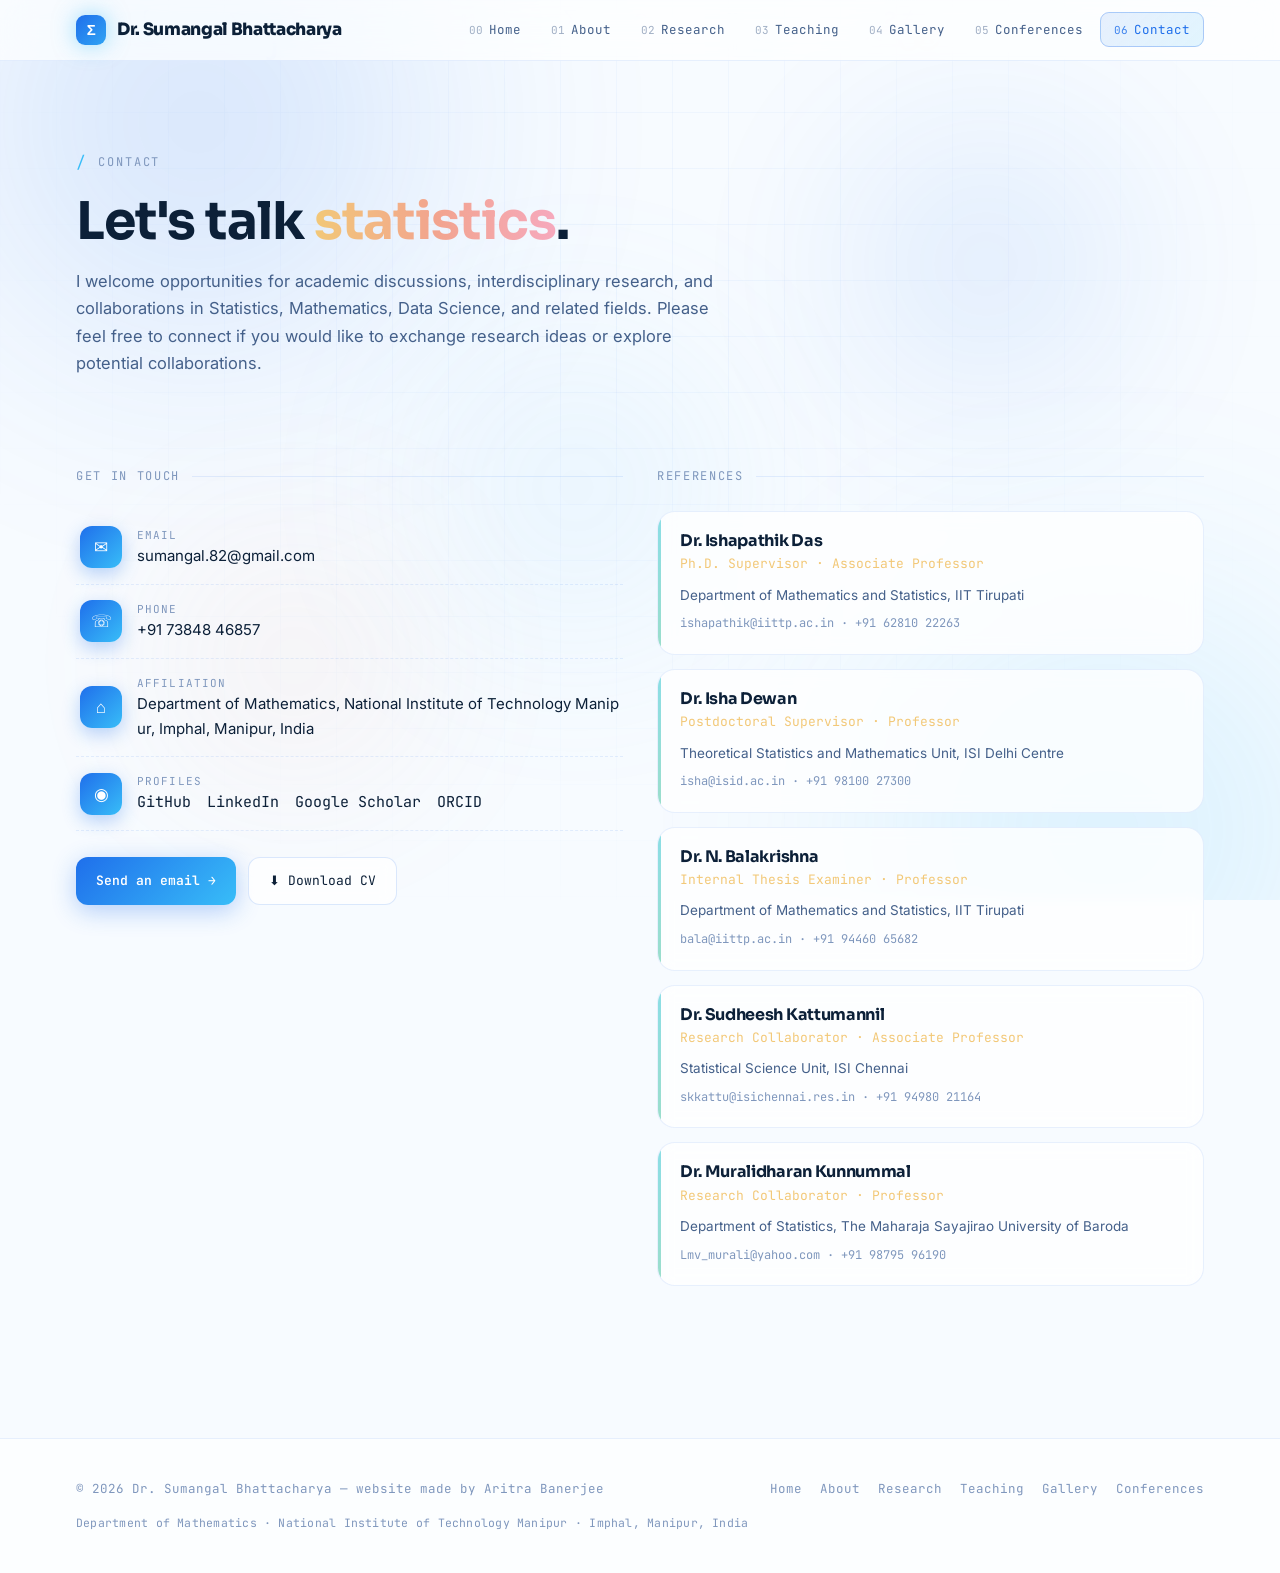
==== contact.html @ 58438ad7 "Initial commit: personal website (HTML/CSS/JS)" ====
<!DOCTYPE html>
<html lang="en">
<head>
<meta charset="UTF-8">
<meta name="viewport" content="width=device-width, initial-scale=1.0">
<title>Contact — Dr. Sumangal Bhattacharya</title>
<meta name="description" content="Contact Dr. Sumangal Bhattacharya — email, phone, and professional references.">
<link rel="stylesheet" href="css/style.css">
</head>
<body>

<div class="grid-overlay"></div>
<div class="aurora"><span></span><span></span><span></span></div>
<div class="mathfield" id="mathfield"></div>
<div class="progress"></div>

<header class="site-header">
  <nav class="nav">
    <a href="index.html" class="brand"><span class="orb">Σ</span>Dr. Sumangal Bhattacharya</a>
    <ul class="nav-links">
      <li><a href="index.html"><span class="idx">00</span>Home</a></li>
      <li><a href="about.html"><span class="idx">01</span>About</a></li>
      <li><a href="research.html"><span class="idx">02</span>Research</a></li>
      <li><a href="teaching.html"><span class="idx">03</span>Teaching</a></li>
      <li><a href="gallery.html"><span class="idx">04</span>Gallery</a></li>
      <li><a href="conferences.html"><span class="idx">05</span>Conferences</a></li>
      <li><a href="contact.html"><span class="idx">06</span>Contact</a></li>
    </ul>
    <button class="nav-toggle" aria-label="Toggle menu">☰</button>
  </nav>
</header>

<main>
  <section class="page-hero">
    <div class="wrap">
      <p class="crumb reveal">Contact</p>
      <h1 class="reveal">Let's talk <span class="grad grad-2">statistics</span>.</h1>
      <p class="reveal" data-delay="1">
        I welcome opportunities for academic discussions, interdisciplinary research, and
        collaborations in Statistics, Mathematics, Data Science, and related fields. Please feel
        free to connect if you would like to exchange research ideas or explore potential
        collaborations.
      </p>
    </div>
  </section>

  <section class="section" style="padding-top:30px;">
    <div class="wrap contact-grid">
      <div class="reveal">
        <div class="divider-label">Get in touch</div>

        <div class="contact-row">
          <div class="ico">✉</div>
          <div>
            <div class="k">Email</div>
            <div class="v"><a href="mailto:sumangal.82@gmail.com">sumangal.82@gmail.com</a></div>
          </div>
        </div>
        <div class="contact-row">
          <div class="ico">☏</div>
          <div>
            <div class="k">Phone</div>
            <div class="v"><a href="tel:+917384846857">+91 73848 46857</a></div>
          </div>
        </div>
        <div class="contact-row">
          <div class="ico">⌂</div>
          <div>
            <div class="k">Affiliation</div>
            <div class="v">Department of Mathematics, National Institute of Technology Manipur, Imphal, Manipur, India</div>
          </div>
        </div>
        <div class="contact-row">
          <div class="ico">◉</div>
          <div>
            <div class="k">Profiles</div>
            <div class="v mono" style="display:flex;gap:16px;flex-wrap:wrap;">
              <a href="https://github.com/SUMANGAL82" target="_blank" rel="noopener">GitHub</a>
              <a href="https://www.linkedin.com/in/sumangal-bhattacharya-264545216/" target="_blank" rel="noopener">LinkedIn</a>
              <a href="https://scholar.google.com/citations?user=mK6lcOwAAAAJ&hl=en" target="_blank" rel="noopener">Google Scholar</a>
              <a href="https://orcid.org/0000-0002-3275-6449" target="_blank" rel="noopener">ORCID</a>
            </div>
          </div>
        </div>

        <div class="btn-row" style="margin-top:26px;">
          <a class="btn btn-primary" href="mailto:sumangal.82@gmail.com">Send an email →</a>
          <a class="btn" href="CV%20Sumangal%20Bhattacharya%20Statistics.pdf" target="_blank" rel="noopener">⬇ Download CV</a>
        </div>
      </div>

      <div class="reveal" data-delay="2">
        <div class="divider-label">References</div>

        <div class="ref-card">
          <h4>Dr. Ishapathik Das</h4>
          <div class="role">Ph.D. Supervisor · Associate Professor</div>
          <div class="org">Department of Mathematics and Statistics, IIT Tirupati</div>
          <div class="contact-mini">ishapathik@iittp.ac.in · +91 62810 22263</div>
        </div>
        <div class="ref-card">
          <h4>Dr. Isha Dewan</h4>
          <div class="role">Postdoctoral Supervisor · Professor</div>
          <div class="org">Theoretical Statistics and Mathematics Unit, ISI Delhi Centre</div>
          <div class="contact-mini">isha@isid.ac.in · +91 98100 27300</div>
        </div>
        <div class="ref-card">
          <h4>Dr. N. Balakrishna</h4>
          <div class="role">Internal Thesis Examiner · Professor</div>
          <div class="org">Department of Mathematics and Statistics, IIT Tirupati</div>
          <div class="contact-mini">bala@iittp.ac.in · +91 94460 65682</div>
        </div>
        <div class="ref-card">
          <h4>Dr. Sudheesh Kattumannil</h4>
          <div class="role">Research Collaborator · Associate Professor</div>
          <div class="org">Statistical Science Unit, ISI Chennai</div>
          <div class="contact-mini">skkattu@isichennai.res.in · +91 94980 21164</div>
        </div>
        <div class="ref-card">
          <h4>Dr. Muralidharan Kunnummal</h4>
          <div class="role">Research Collaborator · Professor</div>
          <div class="org">Department of Statistics, The Maharaja Sayajirao University of Baroda</div>
          <div class="contact-mini">Lmv_murali@yahoo.com · +91 98795 96190</div>
        </div>
      </div>
    </div>
  </section>
</main>

<footer class="site-footer">
  <div class="wrap footer-row">
    <span>© <span id="year">2026</span> Dr. Sumangal Bhattacharya — website made by Aritra Banerjee</span>
    <div class="footer-links">
      <a href="index.html">Home</a>
      <a href="about.html">About</a>
      <a href="research.html">Research</a>
      <a href="teaching.html">Teaching</a>
      <a href="gallery.html">Gallery</a>
      <a href="conferences.html">Conferences</a>
    </div>
  </div>
  <div class="wrap footer-address">
    Department of Mathematics · National Institute of Technology Manipur · Imphal, Manipur, India
  </div>
</footer>

<button class="to-top" aria-label="Back to top">↑</button>

<script src="js/gallery-data.js"></script>
<script src="js/main.js"></script>
</body>
</html>
---- css/style.css ----
/* =====================================================================
   Sumangal Bhattacharya — Professional Portfolio
   Theme: "Multicoloured Mathematics & Statistics"
   Dark, glassy, animated, multicolor-coded. Stats vibes throughout:
   sigma, pi, integration symbols, gaussian curves, grids, particles.
   ===================================================================== */

@import url('https://fonts.googleapis.com/css2?family=Sora:wght@400;600;700;800&family=Inter:wght@400;500;600&family=JetBrains+Mono:wght@400;500;700&display=swap');

/* ---------- white · blue · sky-blue · skin design tokens ---------- */
:root{
  --bg:        #f7fbff;
  --bg-2:      #eef5ff;
  --surface:   rgba(255,255,255,.78);
  --surface-2: rgba(255,255,255,.95);
  --line:      rgba(31,111,235,.16);
  --line-soft: rgba(31,111,235,.1);

  --text:      #0c2038;
  --muted:     #44608a;
  --dim:       #7f97bd;

  /* blue / sky-blue / skin accents */
  --sky:   #7cc8f8;  /* sky blue light */
  --skin:  #f2a48e;  /* skin tone */
  --violet:#5b7cff;  /* indigo-blue / copula */
  --blue:  #1f6feb;  /* blue / probability */
  --cyan:  #38bdf8;  /* sky blue / computational */
  --teal:  #3ec8d6;  /* sky-teal / bayesian */
  --green: #5bc8a8;  /* soft sea / ML */
  --gold:  #f2c878;  /* sand / reliability */
  --coral: #f2a48e;  /* skin / inference */
  --orange:#e89a72;  /* skin-deep / applications */
  --pink:  #f6a9bd;  /* blush / data science */

  --font-display:'Sora', sans-serif;
  --font-body:'Inter', sans-serif;
  --font-mono:'JetBrains Mono', monospace;

  --max-w:1180px;
  --radius:18px;
  --ease:cubic-bezier(.22,1,.36,1);
}

*{ box-sizing:border-box; margin:0; padding:0; }
html{ scroll-behavior:smooth; }

body{
  background:var(--bg);
  color:var(--text);
  font-family:var(--font-body);
  font-size:16px;
  line-height:1.65;
  overflow-x:hidden;
  position:relative;
  min-height:100vh;
}

/* ---------- animated multicolor aurora background ---------- */
.aurora{
  position:fixed; inset:0; z-index:-2;
  overflow:hidden;
  pointer-events:none;
}
.aurora::before,
.aurora::after{
  content:'';
  position:absolute;
  width:55vw; height:55vw;
  border-radius:50%;
  filter:blur(120px);
  opacity:.22;
  animation:floatBlob 18s var(--ease) infinite alternate;
}
.aurora::before{
  top:-18vw; left:-12vw;
  background:radial-gradient(circle, var(--blue), transparent 65%);
}
.aurora::after{
  bottom:-22vw; right:-14vw;
  background:radial-gradient(circle, var(--cyan), transparent 65%);
  animation-delay:-9s;
}
.aurora span{
  position:absolute;
  border-radius:50%;
  filter:blur(90px);
  opacity:.16;
  animation:floatBlob 22s var(--ease) infinite alternate;
}
.aurora span:nth-child(1){ width:34vw;height:34vw; top:30%; left:28%; background:radial-gradient(circle,var(--sky),transparent 70%); animation-delay:-4s; }
.aurora span:nth-child(2){ width:26vw;height:26vw; top:55%; left:10%; background:radial-gradient(circle,var(--coral),transparent 70%); animation-delay:-12s; }
.aurora span:nth-child(3){ width:30vw;height:30vw; top:8%;  left:62%; background:radial-gradient(circle,var(--blue),transparent 70%); animation-delay:-6s; }

@keyframes floatBlob{
  0%   { transform:translate(0,0) scale(1); }
  50%  { transform:translate(6vw,-5vh) scale(1.15); }
  100% { transform:translate(-5vw,4vh) scale(.92); }
}

/* ---------- floating math symbols field ---------- */
.mathfield{
  position:fixed; inset:0; z-index:-1;
  pointer-events:none;
  opacity:.5;
}
.mathfield i{
  position:absolute;
  font-family:var(--font-display);
  font-style:normal;
  color:transparent;
  -webkit-text-stroke:1px rgba(31,111,235,.16);
  user-select:none;
  animation:drift linear infinite;
}
.mathfield i:nth-child(6n+1){ color:rgba(95,124,255,.16); -webkit-text-stroke:0; }
.mathfield i:nth-child(6n+2){ color:rgba(31,111,235,.16);  -webkit-text-stroke:0; }
.mathfield i:nth-child(6n+3){ color:rgba(56,189,248,.16);  -webkit-text-stroke:0; }
.mathfield i:nth-child(6n+4){ color:rgba(242,200,120,.2);  -webkit-text-stroke:0; }
.mathfield i:nth-child(6n+5){ color:rgba(242,164,142,.2); -webkit-text-stroke:0; }

@keyframes drift{
  from{ transform:translateY(110vh) rotate(0deg); opacity:0; }
  8%  { opacity:.9; }
  92% { opacity:.9; }
  to  { transform:translateY(-12vh) rotate(360deg); opacity:0; }
}

/* ---------- grid overlay ---------- */
.grid-overlay{
  position:fixed; inset:0; z-index:-3;
  background-image:
    linear-gradient(var(--line-soft) 1px, transparent 1px),
    linear-gradient(90deg, var(--line-soft) 1px, transparent 1px);
  background-size:56px 56px;
  opacity:.5;
  mask-image:radial-gradient(circle at 50% 30%, #000, transparent 80%);
}

/* ---------- selection / scrollbar ---------- */
::selection{ background:var(--blue); color:#fff; }
::-webkit-scrollbar{ width:11px; }
::-webkit-scrollbar-track{ background:var(--bg-2); }
::-webkit-scrollbar-thumb{ background:linear-gradient(var(--blue),var(--cyan)); border-radius:20px; }

a{ color:inherit; text-decoration:none; }
img{ max-width:100%; display:block; }
ul{ list-style:none; }

h1,h2,h3,h4{
  font-family:var(--font-display);
  font-weight:700;
  letter-spacing:-.02em;
  line-height:1.15;
}
.mono{ font-family:var(--font-mono); }
.wrap{ max-width:var(--max-w); margin:0 auto; padding:0 26px; }

/* ---------- multicolor gradient text helper ---------- */
.grad{ background-clip:text; -webkit-background-clip:text; color:transparent; }
.grad-1{ background-image:linear-gradient(90deg,var(--cyan),var(--blue),var(--violet)); }
.grad-2{ background-image:linear-gradient(90deg,var(--gold),var(--coral),var(--pink)); }
.grad-3{ background-image:linear-gradient(90deg,var(--green),var(--teal),var(--cyan)); }

/* ---------- focus ---------- */
a:focus-visible, button:focus-visible{
  outline:2px solid var(--cyan); outline-offset:3px; border-radius:6px;
}

@media (prefers-reduced-motion: reduce){
  *{ animation-duration:.001ms !important; animation-iteration-count:1 !important; transition-duration:.001ms !important; scroll-behavior:auto !important; }
}

/* =====================================================================
   NAV
   ===================================================================== */
.site-header{
  position:fixed; top:0; left:0; right:0; z-index:100;
  background:rgba(255,255,255,.72);
  backdrop-filter:blur(16px) saturate(1.4);
  -webkit-backdrop-filter:blur(16px) saturate(1.4);
  border-bottom:1px solid var(--line-soft);
  transition:box-shadow .3s var(--ease);
}
.site-header.scrolled{ box-shadow:0 10px 40px rgba(31,111,235,.12); }

.nav{
  display:flex; align-items:center; justify-content:space-between;
  padding:15px 26px;
  max-width:var(--max-w); margin:0 auto;
}
.brand{
  font-family:var(--font-display);
  font-weight:800; font-size:17px;
  display:flex; align-items:center; gap:11px;
  letter-spacing:-.02em;
}
.brand .orb{
  width:30px; height:30px; border-radius:9px;
  display:grid; place-items:center;
  font-size:15px; color:#fff;
  background:linear-gradient(135deg,var(--blue),var(--cyan),var(--sky));
  background-size:300% 300%;
  animation:orbShift 6s ease infinite;
  box-shadow:0 0 22px rgba(56,189,248,.5);
}
@keyframes orbShift{
  0%{background-position:0% 50%;} 50%{background-position:100% 50%;} 100%{background-position:0% 50%;}
}

.nav-links{
  display:flex; gap:4px;
  font-family:var(--font-mono); font-size:12.5px;
}
.nav-links a{
  padding:8px 13px; border-radius:9px;
  color:var(--muted);
  position:relative;
  transition:color .2s var(--ease), background .2s var(--ease);
}
.nav-links a .idx{ opacity:.5; margin-right:6px; font-size:11px; }
.nav-links a:hover{ color:var(--text); background:var(--surface); }
.nav-links a.active{
  color:var(--blue);
  background:linear-gradient(135deg, rgba(31,111,235,.1), rgba(56,189,248,.14));
  border:1px solid rgba(31,111,235,.3);
}
.nav-links a.active .idx{ opacity:.85; }

.nav-toggle{
  display:none;
  width:40px; height:40px;
  border:1px solid var(--line);
  border-radius:10px;
  background:var(--surface);
  color:var(--text);
  cursor:pointer;
  font-size:17px;
}

/* scroll progress bar */
.progress{
  position:fixed; top:0; left:0; height:3px; z-index:200;
  width:0%;
  background:linear-gradient(90deg,var(--blue),var(--cyan),var(--teal),var(--gold),var(--coral));
  transition:width .08s linear;
}

@media (max-width:860px){
  .nav-links{
    position:fixed; inset:64px 0 0 0;
    flex-direction:column; gap:0;
    background:rgba(255,255,255,.97);
    backdrop-filter:blur(18px);
    padding:18px;
    transform:translateY(-10px);
    opacity:0; pointer-events:none;
    transition:opacity .3s var(--ease), transform .3s var(--ease);
    overflow-y:auto;
  }
  .nav-links.open{ opacity:1; pointer-events:auto; transform:translateY(0); }
  .nav-links a{ padding:15px 12px; font-size:14px; border-bottom:1px solid var(--line-soft); border-radius:0; }
  .nav-toggle{ display:block; }
}

/* =====================================================================
   REVEAL / INTERACTION PRIMITIVES
   ===================================================================== */
.reveal{ opacity:0; transform:translateY(26px); transition:opacity .7s var(--ease), transform .7s var(--ease); }
.reveal.in{ opacity:1; transform:none; }
.reveal[data-delay="1"]{ transition-delay:.08s; }
.reveal[data-delay="2"]{ transition-delay:.16s; }
.reveal[data-delay="3"]{ transition-delay:.24s; }
.reveal[data-delay="4"]{ transition-delay:.32s; }

.tilt{ transition:transform .25s var(--ease); will-change:transform; }

/* magnetic hover buttons */
.btn{
  font-family:var(--font-mono);
  font-size:13px;
  padding:12px 20px;
  border-radius:12px;
  border:1px solid var(--line);
  display:inline-flex; align-items:center; gap:9px;
  color:var(--text);
  background:var(--surface);
  backdrop-filter:blur(8px);
  transition:transform .25s var(--ease), border-color .25s var(--ease), box-shadow .25s var(--ease);
  cursor:pointer;
}
.btn:hover{ border-color:var(--muted); box-shadow:0 8px 26px rgba(31,111,235,.16); }
.btn-primary{
  background:linear-gradient(135deg,var(--blue),var(--cyan));
  border:none; color:#fff; font-weight:600;
  box-shadow:0 6px 24px rgba(31,111,235,.32);
}
.btn-primary:hover{ box-shadow:0 10px 34px rgba(31,111,235,.45); transform:translateY(-3px); }
.btn-ghost{ background:transparent; }
.btn-row{ display:flex; gap:12px; flex-wrap:wrap; }

/* =====================================================================
   HERO (home)
   ===================================================================== */
.hero{
  position:relative;
  padding:150px 0 90px;
  overflow:hidden;
}
.hero-inner{
  display:grid;
  grid-template-columns:1fr 1.05fr;
  gap:56px;
  align-items:center;
}
@media (max-width:920px){ .hero-inner{ grid-template-columns:1fr; } .hero{ padding-top:120px; } }

.eyebrow{
  display:inline-flex; align-items:center; gap:10px;
  font-family:var(--font-mono);
  font-size:12px; letter-spacing:.14em; text-transform:uppercase;
  color:var(--muted);
  margin-bottom:18px;
  border:1px solid var(--line-soft);
  border-radius:30px;
  padding:7px 14px;
  background:var(--surface);
  backdrop-filter:blur(8px);
}
.eyebrow::before{
  content:''; width:8px; height:8px; border-radius:50%;
  background:linear-gradient(135deg,var(--gold),var(--coral));
  box-shadow:0 0 12px var(--coral);
  animation:pulseDot 2s ease infinite;
}
@keyframes pulseDot{ 0%,100%{transform:scale(1);opacity:1;} 50%{transform:scale(1.4);opacity:.6;} }

.hero h1{
  font-size:clamp(36px,5.4vw,62px);
  margin-bottom:22px;
  letter-spacing:-.03em;
}
.hero h1 .line2{ display:block; }

/* typing caret */
.type-wrap{ display:inline-block; }
.caret{
  display:inline-block;
  width:3px; height:.95em;
  background:var(--cyan);
  margin-left:4px;
  vertical-align:-.12em;
  animation:blink 1s steps(2) infinite;
  border-radius:2px;
}
@keyframes blink{ 50%{ opacity:0; } }

.hero .lead{
  color:var(--muted);
  font-size:17px;
  max-width:56ch;
  margin-bottom:30px;
}

/* --- hero profile card --- */
.profile-card{
  position:relative;
  width:100%;
  max-width:520px;
  margin-left:auto;
  border-radius:28px;
  padding:8px;
  background:linear-gradient(140deg,var(--blue),var(--cyan),var(--teal),var(--gold),var(--coral));
  background-size:300% 300%;
  animation:orbShift 10s ease infinite;
  box-shadow:0 30px 80px rgba(31,111,235,.28);
  transform:rotate(1.5deg);
  transition:transform .4s var(--ease);
}
.profile-card:hover{ transform:rotate(0deg) scale(1.01); }
.profile-card .card-inner{
  border-radius:22px;
  background:rgba(255,255,255,.94);
  padding:16px;
}
.profile-card img{
  width:100%;
  aspect-ratio:4/5;
  object-fit:cover;
  border-radius:50%;
  border:6px solid #fff;
  box-shadow:0 16px 44px rgba(31,111,235,.22);
  background:linear-gradient(135deg,var(--blue),var(--cyan));
}
.profile-card .pc-meta{
  display:flex; align-items:center; justify-content:space-between;
  padding:14px 6px 6px;
  font-family:var(--font-mono); font-size:11.5px; color:var(--muted);
}
.float-chip{
  position:absolute;
  font-family:var(--font-mono); font-size:12px;
  background:rgba(255,255,255,.94);
  border:1px solid var(--line);
  border-radius:12px;
  padding:8px 13px;
  backdrop-filter:blur(8px);
  box-shadow:0 12px 30px rgba(31,111,235,.18);
  animation:bob 4s ease-in-out infinite;
}
.hero-media{ position:relative; }
.hero-media .float-chip{
  left:-16px;
  margin:0;
}
.float-chip.c1{ top:16%; color:var(--blue); }
.float-chip.c2{ top:44%; color:var(--cyan); animation-delay:-2s; }
.float-chip.c3{ top:72%; color:var(--coral); animation-delay:-1s; }
@keyframes bob{ 0%,100%{ transform:translateY(0);} 50%{ transform:translateY(-12px);} }

/* stat strip on hero */
.stat-strip{
  display:grid;
  grid-template-columns:repeat(4,1fr);
  gap:14px;
  margin-top:60px;
}
@media (max-width:760px){ .stat-strip{ grid-template-columns:repeat(2,1fr); } }
.stat{
  position:relative;
  background:var(--surface);
  border:1px solid var(--line-soft);
  border-radius:var(--radius);
  padding:24px 18px;
  text-align:center;
  backdrop-filter:blur(8px);
  overflow:hidden;
  transition:transform .3s var(--ease), border-color .3s var(--ease);
}
.stat:hover{ transform:translateY(-4px); }
.stat::after{
  content:''; position:absolute; top:0; left:0; right:0; height:3px;
  background:linear-gradient(90deg,var(--violet),var(--blue),var(--cyan));
}
.stat:nth-child(2)::after{ background:linear-gradient(90deg,var(--gold),var(--coral),var(--pink)); }
.stat:nth-child(3)::after{ background:linear-gradient(90deg,var(--green),var(--teal),var(--cyan)); }
.stat:nth-child(4)::after{ background:linear-gradient(90deg,var(--pink),var(--violet),var(--blue)); }
.stat .n{ font-family:var(--font-mono); font-size:34px; font-weight:700; }
.stat .l{ font-size:12.5px; color:var(--muted); margin-top:6px; text-transform:uppercase; letter-spacing:.06em; }

/* =====================================================================
   MARQUEE — math symbols ribbon
   ===================================================================== */
.marquee{
  overflow:hidden;
  border-top:1px solid var(--line-soft);
  border-bottom:1px solid var(--line-soft);
  background:rgba(255,255,255,.6);
  padding:16px 0;
  white-space:nowrap;
  position:relative;
}
.marquee .track{
  display:inline-block;
  animation:scrollX 30s linear infinite;
}
.marquee span{
  font-family:var(--font-display);
  font-size:26px;
  margin:0 34px;
  color:transparent;
  -webkit-text-stroke:1px rgba(31,111,235,.4);
}
.marquee span.hi{ -webkit-text-stroke:0; }
.marquee span.hi:nth-child(6n+1){ color:var(--violet); }
.marquee span.hi:nth-child(6n+2){ color:var(--blue); }
.marquee span.hi:nth-child(6n+3){ color:var(--cyan); }
.marquee span.hi:nth-child(6n+4){ color:var(--gold); }
.marquee span.hi:nth-child(6n+5){ color:var(--coral); }
.marquee span.hi:nth-child(6n+6){ color:var(--teal); }
@keyframes scrollX{ from{ transform:translateX(0);} to{ transform:translateX(-50%);} }

/* =====================================================================
   SECTIONS & CARDS
   ===================================================================== */
.section{ padding:78px 0; position:relative; }
.section-head{
  display:flex; justify-content:space-between; align-items:flex-end;
  gap:18px; margin-bottom:40px; flex-wrap:wrap;
}
.section-head h2{ font-size:clamp(26px,3.4vw,38px); }
.section-head .sub{ color:var(--dim); font-family:var(--font-mono); font-size:12.5px; text-transform:uppercase; letter-spacing:.1em; }

.lede{ color:var(--muted); font-size:16.5px; max-width:68ch; }

.grid{
  display:grid;
  grid-template-columns:repeat(auto-fill, minmax(250px,1fr));
  gap:16px;
}
.grid.tight{ grid-template-columns:repeat(auto-fill, minmax(230px,1fr)); gap:14px; }

.card{
  position:relative;
  background:var(--surface);
  border:1px solid var(--line-soft);
  border-radius:var(--radius);
  padding:24px;
  backdrop-filter:blur(10px);
  overflow:hidden;
  transition:transform .3s var(--ease), border-color .3s var(--ease), box-shadow .3s var(--ease);
}
.card::before{
  content:''; position:absolute; top:0; left:0; right:0; height:2.5px;
  background:linear-gradient(90deg,var(--a1,var(--violet)),var(--a2,var(--blue)));
  opacity:.7;
  transition:opacity .3s var(--ease);
}
.card:hover{ transform:translateY(-6px); border-color:rgba(31,111,235,.3); box-shadow:0 22px 50px rgba(31,111,235,.16); }
.card:hover::before{ opacity:1; }
.card .tag{
  font-family:var(--font-mono); font-size:11px; letter-spacing:.08em;
  text-transform:uppercase;
  display:inline-block; padding:4px 10px; border-radius:20px;
  margin-bottom:14px; font-weight:600;
}
.tag-violet{ color:var(--violet); background:rgba(95,124,255,.14); }
.tag-blue{   color:var(--blue);   background:rgba(59,130,246,.14); }
.tag-cyan{   color:var(--cyan);   background:rgba(34,211,238,.14); }
.tag-teal{   color:var(--teal);   background:rgba(45,212,191,.14); }
.tag-green{  color:var(--green);  background:rgba(52,211,153,.14); }
.tag-gold{   color:var(--gold);   background:rgba(251,191,36,.14); }
.tag-coral{  color:var(--coral);  background:rgba(251,113,133,.14); }
.tag-orange{ color:var(--orange); background:rgba(251,146,60,.14); }
.tag-pink{   color:var(--pink);   background:rgba(232,121,249,.14); }

.card h3{ font-size:17.5px; margin-bottom:9px; }
.card p{ color:var(--muted); font-size:14.5px; }
.card .sym{ font-size:26px; margin-bottom:10px; display:block; }
.card[data-c="0"]{ --a1:var(--violet); --a2:var(--blue); }
.card[data-c="1"]{ --a1:var(--gold);   --a2:var(--coral); }
.card[data-c="2"]{ --a1:var(--teal);   --a2:var(--cyan); }
.card[data-c="3"]{ --a1:var(--pink);   --a2:var(--violet); }
.card[data-c="4"]{ --a1:var(--blue);   --a2:var(--cyan); }
.card[data-c="5"]{ --a1:var(--orange); --a2:var(--gold); }
.card[data-c="6"]{ --a1:var(--green);  --a2:var(--teal); }
.card[data-c="7"]{ --a1:var(--coral);  --a2:var(--pink); }

/* =====================================================================
   PAGE HERO (inner pages)
   ===================================================================== */
.page-hero{
  position:relative;
  padding:150px 0 60px;
}
.page-hero .crumb{
  font-family:var(--font-mono); font-size:12px; color:var(--dim);
  text-transform:uppercase; letter-spacing:.16em;
  margin-bottom:16px; display:flex; align-items:center; gap:10px;
}
.page-hero .crumb::before{ content:'/'; color:var(--cyan); font-size:16px; }
.page-hero h1{ font-size:clamp(32px,4.6vw,52px); margin-bottom:16px; }
.page-hero p{ color:var(--muted); max-width:64ch; font-size:16.5px; }

/* =====================================================================
   TIMELINE
   ===================================================================== */
.timeline{ position:relative; padding-left:30px; }
.timeline::before{
  content:''; position:absolute; left:7px; top:8px; bottom:8px; width:2px;
  background:linear-gradient(var(--violet),var(--blue),var(--cyan),var(--gold));
  border-radius:2px;
  opacity:.5;
}
.tl-item{ position:relative; padding-bottom:34px; }
.tl-item:last-child{ padding-bottom:0; }
.tl-item::before{
  content:''; position:absolute; left:-30px; top:5px;
  width:14px; height:14px; border-radius:50%;
  background:var(--bg);
  border:3px solid var(--cyan);
  box-shadow:0 0 0 4px rgba(34,211,238,.15);
}
.tl-item .when{
  font-family:var(--font-mono); font-size:12px; color:var(--cyan);
  margin-bottom:5px; letter-spacing:.04em;
}
.tl-item h3{ font-size:19px; margin-bottom:5px; }
.tl-item .sub{ color:var(--gold); font-size:13.5px; margin-bottom:6px; font-family:var(--font-mono); }
.tl-item p{ color:var(--muted); font-size:14.5px; }

/* =====================================================================
   PUBLICATIONS
   ===================================================================== */
.pub{
  border:1px solid var(--line-soft);
  border-radius:var(--radius);
  padding:22px 24px;
  margin-bottom:14px;
  display:grid; grid-template-columns:60px 1fr auto;
  gap:18px; align-items:start;
  background:var(--surface);
  backdrop-filter:blur(8px);
  transition:transform .3s var(--ease), border-color .3s var(--ease);
  position:relative;
  overflow:hidden;
}
.pub::after{
  content:''; position:absolute; left:0; top:0; bottom:0; width:3px;
  background:var(--pb,var(--violet));
  opacity:.7;
}
.pub:hover{ transform:translateX(6px); border-color:rgba(31,111,235,.3); }
.pub .num{ font-family:var(--font-mono); color:var(--dim); font-size:13px; padding-top:4px; }
.pub h3{ font-size:16.5px; margin-bottom:7px; }
.pub .meta{ font-size:13.5px; color:var(--muted); }
.pub .status{
  display:inline-block; margin-top:10px;
  font-family:var(--font-mono); font-size:10.5px; letter-spacing:.08em;
  text-transform:uppercase; padding:3px 9px; border-radius:20px;
  border:1px solid var(--line); color:var(--muted);
}
.pub .status.pub-doi{ color:var(--teal); border-color:rgba(45,212,191,.35); }
.pub .status.pub-sub{ color:var(--gold); border-color:rgba(251,191,36,.35); }
.pub .status.pub-wip{ color:var(--coral); border-color:rgba(251,113,133,.35); }
.pub .doi{ font-family:var(--font-mono); font-size:12px; color:var(--dim); margin-top:8px; }
@media (max-width:680px){ .pub{ grid-template-columns:1fr; } .pub .num{ padding-top:0; } }

/* =====================================================================
   TEACHING
   ===================================================================== */
.teach-block{
  border:1px solid var(--line-soft);
  border-radius:var(--radius);
  padding:24px;
  margin-bottom:18px;
  background:var(--surface);
  backdrop-filter:blur(8px);
}
.teach-block .tb-head{
  display:flex; justify-content:space-between; align-items:center;
  flex-wrap:wrap; gap:10px; margin-bottom:16px;
}
.teach-block .tb-when{ font-family:var(--font-mono); font-size:12px; color:var(--cyan); }
.teach-block ul li{
  padding:9px 0 9px 22px;
  border-bottom:1px dashed var(--line-soft);
  color:var(--muted); font-size:14.5px;
  position:relative;
}
.teach-block ul li:last-child{ border-bottom:none; }
.teach-block ul li::before{
  content:'▸'; position:absolute; left:0; top:9px; color:var(--violet);
}
.teach-block ul li b{ color:var(--text); font-weight:600; }
.teach-block ul li .who{ font-size:12.5px; color:var(--dim); }

/* =====================================================================
   SKILL PILLS
   ===================================================================== */
.pill-row{ display:flex; flex-wrap:wrap; gap:10px; }
.pill{
  font-family:var(--font-mono); font-size:12.5px;
  padding:9px 15px; border-radius:30px;
  border:1px solid var(--line); color:var(--muted);
  background:var(--surface);
  transition:all .25s var(--ease);
  cursor:default;
}
.pill:hover{
  color:#fff; transform:translateY(-3px);
  border-color:transparent;
  box-shadow:0 8px 22px rgba(0,0,0,.35);
}
.pill.p-violet:hover{ background:var(--violet); }
.pill.p-blue:hover{ background:var(--blue); }
.pill.p-cyan:hover{ background:var(--cyan); color:#04222b; }
.pill.p-teal:hover{ background:var(--teal); color:#04222b; }
.pill.p-green:hover{ background:var(--green); color:#04222b; }
.pill.p-gold:hover{ background:var(--gold); color:#3a2400; }
.pill.p-coral:hover{ background:var(--coral); }
.pill.p-pink:hover{ background:var(--pink); }

/* skill bars */
.skill-bar{ margin-bottom:18px; }
.skill-bar .sb-head{
  display:flex; justify-content:space-between;
  font-family:var(--font-mono); font-size:12.5px;
  margin-bottom:8px; color:var(--muted);
}
.skill-bar .sb-head b{ color:var(--text); font-weight:600; }
.skill-bar .sb-track{
  height:9px; border-radius:20px;
  background:rgba(31,111,235,.12);
  overflow:hidden;
}
.skill-bar .sb-fill{
  height:100%; width:0%;
  border-radius:20px;
  background:linear-gradient(90deg,var(--blue),var(--cyan),var(--teal));
  transition:width 1.4s var(--ease);
}

/* =====================================================================
   GALLERY
   ===================================================================== */
.gallery-toolbar{
  display:flex; align-items:center; justify-content:space-between;
  flex-wrap:wrap; gap:14px; margin-bottom:26px;
}
.gallery-count{ font-family:var(--font-mono); font-size:12.5px; color:var(--dim); }

.gallery-grid{
  display:grid;
  grid-template-columns:repeat(auto-fill, minmax(250px,1fr));
  gap:16px;
}
.g-item{
  position:relative;
  aspect-ratio:4/3;
  border-radius:14px;
  overflow:hidden;
  border:1px solid var(--line-soft);
  cursor:pointer;
  background:var(--surface-2);
  opacity:0; transform:scale(.92);
  transition:opacity .6s var(--ease), transform .6s var(--ease), border-color .3s var(--ease);
}
.g-item.show{ opacity:1; transform:none; }
.g-item:hover{ border-color:rgba(31,111,235,.3); }
.g-item img{
  width:100%; height:100%; object-fit:cover;
  transition:transform .6s var(--ease), filter .4s var(--ease);
}
.g-item:hover img{ transform:scale(1.08); filter:brightness(.75); }
.g-item .g-cap{
  position:absolute; left:0; right:0; bottom:0;
  padding:26px 14px 12px;
  font-family:var(--font-mono); font-size:11.5px; color:#fff;
  background:linear-gradient(transparent, rgba(0,0,0,.82));
  transform:translateY(8px);
  opacity:0;
  transition:opacity .3s var(--ease), transform .3s var(--ease);
  display:flex; justify-content:space-between; align-items:flex-end; gap:8px;
}
.g-item:hover .g-cap{ opacity:1; transform:none; }
.g-item .g-cap .zoom{ font-size:13px; color:var(--gold); }

/* lightbox */
.lightbox{
  position:fixed; inset:0; z-index:300;
  background:rgba(15,32,66,.94);
  backdrop-filter:blur(10px);
  display:flex; align-items:center; justify-content:center;
  opacity:0; pointer-events:none;
  transition:opacity .3s var(--ease);
  padding:30px;
}
.lightbox.open{ opacity:1; pointer-events:auto; }
.lightbox-figure{ text-align:center; max-width:min(92vw,1100px); }
.lightbox img{
  max-width:min(88vw,1000px);
  max-height:74vh;
  border-radius:16px;
  margin:0 auto;
  box-shadow:0 40px 120px rgba(0,0,0,.7);
  border:1px solid var(--line);
}
.lightbox figcaption{
  margin-top:16px;
  font-family:var(--font-mono); font-size:13px; color:var(--muted);
}
.lightbox figcaption b{ color:var(--cyan); font-weight:600; }
.lightbox .lb-nav{
  display:flex; justify-content:center; gap:12px; margin-top:18px;
}
.lb-btn{
  width:46px; height:46px; border-radius:50%;
  border:1px solid var(--line); background:var(--surface);
  color:var(--text); font-size:17px; cursor:pointer;
  transition:all .25s var(--ease);
}
.lb-btn:hover{ background:var(--blue); border-color:var(--blue); transform:scale(1.08); }
.lb-close{
  position:absolute; top:24px; right:26px;
  width:46px; height:46px; border-radius:50%;
  border:1px solid var(--line); background:var(--surface);
  color:var(--text); font-size:19px; cursor:pointer;
  transition:all .25s var(--ease);
}
.lb-close:hover{ background:var(--coral); border-color:var(--coral); transform:rotate(90deg); }
.lb-counter{ font-family:var(--font-mono); font-size:12px; color:var(--dim); margin-top:8px; }

/* =====================================================================
   GALLERY SLIDER
   ===================================================================== */
.slider{
  position:relative;
  border-radius:22px;
  overflow:hidden;
  border:1px solid var(--line);
  background:#eaf2ff;
  box-shadow:0 26px 70px rgba(31,111,235,.22);
  aspect-ratio:16/10;
  user-select:none;
}
.slides{ position:absolute; inset:0; }
.slide{
  position:absolute; inset:0;
  opacity:0;
  transform:translateX(108%) scale(.985);
  transition:opacity .7s var(--ease), transform .7s var(--ease);
  cursor:zoom-in;
}
.slide.to-left{ transform:translateX(-108%) scale(.985); }
.slide.active{ opacity:1; transform:none; }
.slide img{ width:100%; height:100%; object-fit:cover; }
.slide .sl-shade{
  position:absolute; inset:0;
  background:linear-gradient(180deg, rgba(12,32,64,.28), transparent 30%, transparent 55%, rgba(12,32,64,.78));
  pointer-events:none;
}
.slide .sl-index{
  position:absolute; top:18px; left:22px;
  font-family:var(--font-mono); font-size:12px; color:#fff;
  background:rgba(12,32,64,.55);
  backdrop-filter:blur(6px);
  padding:6px 12px; border-radius:20px;
  letter-spacing:.06em;
  pointer-events:none;
}
.slide .sl-cap{
  position:absolute; left:0; right:0; bottom:0;
  padding:34px 26px 60px;
  color:#fff;
  font-family:var(--font-display);
  font-size:clamp(17px,2.4vw,26px);
  font-weight:700;
  pointer-events:none;
  text-shadow:0 2px 14px rgba(0,0,0,.4);
}
.slide .sl-cap .mono-tag{
  display:block;
  font-family:var(--font-mono); font-size:11.5px;
  color:rgba(255,255,255,.85);
  letter-spacing:.12em; text-transform:uppercase;
  margin-bottom:6px;
}

.sl-arrow{
  position:absolute; top:50%; transform:translateY(-50%);
  width:52px; height:52px; border-radius:50%;
  border:1px solid rgba(255,255,255,.4);
  background:rgba(12,32,64,.45);
  color:#fff; font-size:24px; cursor:pointer;
  backdrop-filter:blur(8px);
  z-index:5;
  display:grid; place-items:center;
  transition:all .25s var(--ease);
}
.sl-arrow:hover{ background:var(--blue); border-color:var(--blue); transform:translateY(-50%) scale(1.1); }
.sl-arrow.prev{ left:18px; }
.sl-arrow.next{ right:18px; }

.sl-dots{
  position:absolute; left:0; right:0; bottom:18px;
  display:flex; justify-content:center; gap:8px;
  z-index:5;
}
.sl-dots button{
  width:26px; height:6px; border-radius:6px;
  border:none; background:rgba(255,255,255,.45);
  cursor:pointer; transition:all .3s var(--ease);
}
.sl-dots button.active{ width:40px; background:var(--cyan); }
.sl-dots button:hover{ background:#fff; }

.sl-progress{
  position:absolute; left:0; bottom:0; height:4px; z-index:6;
  width:0%; background:linear-gradient(90deg,var(--blue),var(--cyan));
}

/* thumbnails */
.thumbs{
  display:grid;
  grid-template-columns:repeat(auto-fill, minmax(96px,1fr));
  gap:10px;
  margin-top:16px;
}
.thumb{
  aspect-ratio:4/3;
  border-radius:10px;
  overflow:hidden;
  border:2px solid transparent;
  cursor:pointer;
  opacity:.55;
  transition:all .3s var(--ease);
  padding:0;
  background:none;
}
.thumb img{ width:100%; height:100%; object-fit:cover; }
.thumb:hover{ opacity:.9; transform:translateY(-2px); }
.thumb.active{ opacity:1; border-color:var(--cyan); box-shadow:0 8px 20px rgba(31,111,235,.3); }

.slider-hint{
  font-family:var(--font-mono); font-size:12px; color:var(--dim);
  margin-top:14px;
}

/* =====================================================================
   CONTACT
   ===================================================================== */
.contact-grid{ display:grid; grid-template-columns:1fr 1fr; gap:34px; }
@media (max-width:820px){ .contact-grid{ grid-template-columns:1fr; } }
.contact-row{
  display:flex; align-items:center; gap:15px;
  padding:15px 4px; border-bottom:1px dashed var(--line-soft);
}
.contact-row .ico{
  width:42px; height:42px; border-radius:12px; flex-shrink:0;
  display:grid; place-items:center; font-size:17px;
  background:linear-gradient(135deg,var(--blue),var(--cyan));
  box-shadow:0 6px 18px rgba(31,111,235,.3);
  color:#fff;
}
.contact-row .k{ font-family:var(--font-mono); font-size:11px; color:var(--dim); text-transform:uppercase; letter-spacing:.1em; }
.contact-row .v{ font-size:15px; word-break:break-all; }
.contact-row a{ transition:color .2s; }
.contact-row a:hover{ color:var(--cyan); }

.ref-card{
  border:1px solid var(--line-soft); border-radius:var(--radius);
  padding:20px 22px; margin-bottom:14px; background:var(--surface);
  backdrop-filter:blur(8px);
  transition:transform .3s var(--ease), border-color .3s var(--ease);
  position:relative; overflow:hidden;
}
.ref-card::before{
  content:''; position:absolute; left:0; top:0; bottom:0; width:3px;
  background:linear-gradient(var(--teal),var(--green));
  opacity:.6;
}
.ref-card:hover{ transform:translateX(5px); border-color:rgba(31,111,235,.3); }
.ref-card h4{ font-size:16px; margin-bottom:3px; }
.ref-card .role{ font-size:13px; color:var(--gold); margin-bottom:9px; font-family:var(--font-mono); }
.ref-card .org{ font-size:13.5px; color:var(--muted); margin-bottom:8px; }
.ref-card .contact-mini{ font-family:var(--font-mono); font-size:12px; color:var(--dim); }
.ref-card .contact-mini a{ color:var(--cyan); }

/* =====================================================================
   EDUCATION / TABLE-like rows
   ===================================================================== */
.edu-row{
  display:grid; grid-template-columns:150px 1fr auto;
  gap:20px; align-items:center;
  padding:20px 6px;
  border-bottom:1px dashed var(--line-soft);
}
.edu-row .years{ font-family:var(--font-mono); font-size:12.5px; color:var(--cyan); }
.edu-row h4{ font-size:16.5px; margin-bottom:3px; }
.edu-row .inst{ font-size:13.5px; color:var(--muted); }
.edu-row .score{
  font-family:var(--font-mono); font-size:12.5px;
  padding:5px 12px; border-radius:20px;
  border:1px solid var(--line); color:var(--gold);
  white-space:nowrap;
}
@media (max-width:720px){
  .edu-row{ grid-template-columns:1fr; gap:8px; }
}

/* exam chips */
.exam-card{
  background:var(--surface);
  border:1px solid var(--line-soft);
  border-radius:var(--radius);
  padding:20px;
  text-align:center;
  transition:transform .3s var(--ease), border-color .3s var(--ease);
}
.exam-card:hover{ transform:translateY(-5px); border-color:rgba(31,111,235,.3); }
.exam-card .ex-tag{ font-family:var(--font-mono); font-size:11px; color:var(--cyan); text-transform:uppercase; letter-spacing:.08em; }
.exam-card h3{ font-size:18px; margin:8px 0; }
.exam-card p{ font-size:13.5px; color:var(--muted); }

/* =====================================================================
   PROFILE / ABOUT
   ===================================================================== */
.about-hero-row{
  display:flex; align-items:center; gap:28px; flex-wrap:wrap;
}
.profile-pic{
  width:170px; height:170px; border-radius:50%;
  padding:4px;
  background:linear-gradient(135deg,var(--blue),var(--cyan),var(--teal),var(--gold),var(--coral));
  background-size:300% 300%;
  animation:orbShift 8s ease infinite;
  flex-shrink:0;
  position:relative;
}
.profile-pic img{
  width:100%; height:100%; object-fit:cover;
  border-radius:50%;
  border:4px solid var(--bg);
}
.profile-pic .ring{
  position:absolute; inset:-12px; border-radius:50%;
  border:1px dashed rgba(31,111,235,.4);
  animation:spin 20s linear infinite;
  pointer-events:none;
}
@keyframes spin{ to{ transform:rotate(360deg); } }

.chip-row{ display:flex; flex-wrap:wrap; gap:9px; margin-top:14px; }
.mini-chip{
  font-family:var(--font-mono); font-size:11.5px;
  padding:6px 12px; border-radius:20px;
  border:1px solid var(--line); color:var(--muted);
}

/* =====================================================================
   FOOTER
   ===================================================================== */
.site-footer{
  border-top:1px solid var(--line-soft);
  padding:40px 0;
  margin-top:60px;
  position:relative;
  background:rgba(255,255,255,.65);
}
.footer-row{
  display:flex; justify-content:space-between; align-items:center;
  flex-wrap:wrap; gap:16px;
  font-family:var(--font-mono); font-size:12.5px; color:var(--dim);
}
.footer-links{ display:flex; gap:18px; }
.footer-links a:hover{ color:var(--cyan); }
.footer-sym{ color:var(--violet); }
.footer-address{
  margin-top:14px;
  font-family:var(--font-mono); font-size:11.5px; color:var(--dim);
  letter-spacing:.02em;
}

/* back to top */
.to-top{
  position:fixed; right:26px; bottom:26px; z-index:150;
  width:48px; height:48px; border-radius:50%;
  border:1px solid var(--line);
  background:rgba(255,255,255,.9);
  color:var(--text); font-size:18px; cursor:pointer;
  backdrop-filter:blur(8px);
  box-shadow:0 8px 24px rgba(31,111,235,.16);
  opacity:0; pointer-events:none; transform:translateY(14px);
  transition:all .3s var(--ease);
}
.to-top.show{ opacity:1; pointer-events:auto; transform:none; }
.to-top:hover{ background:var(--blue); border-color:var(--blue); color:#fff; }

/* =====================================================================
   TWO-COLUMN utility for about / contact
   ===================================================================== */
.cols-2{ display:grid; grid-template-columns:1.05fr .95fr; gap:40px; align-items:start; }
@media (max-width:860px){ .cols-2{ grid-template-columns:1fr; } }

/* divider label */
.divider-label{
  display:flex; align-items:center; gap:12px;
  font-family:var(--font-mono); font-size:12px; color:var(--dim);
  text-transform:uppercase; letter-spacing:.14em;
  margin:0 0 24px;
}
.divider-label::after{ content:''; flex:1; height:1px; background:var(--line-soft); }

/* big quote / statement */
.quote{
  font-family:var(--font-display);
  font-size:clamp(20px,2.6vw,30px);
  font-weight:600;
  line-height:1.4;
  letter-spacing:-.01em;
  margin:10px 0 26px;
}

/* generic detail panel */
.panel{
  background:var(--surface);
  border:1px solid var(--line-soft);
  border-radius:var(--radius);
  padding:26px;
  backdrop-filter:blur(10px);
  margin-bottom:18px;
}
.panel h3{ margin-bottom:14px; font-size:18px; }
.panel p{ color:var(--muted); font-size:15px; }
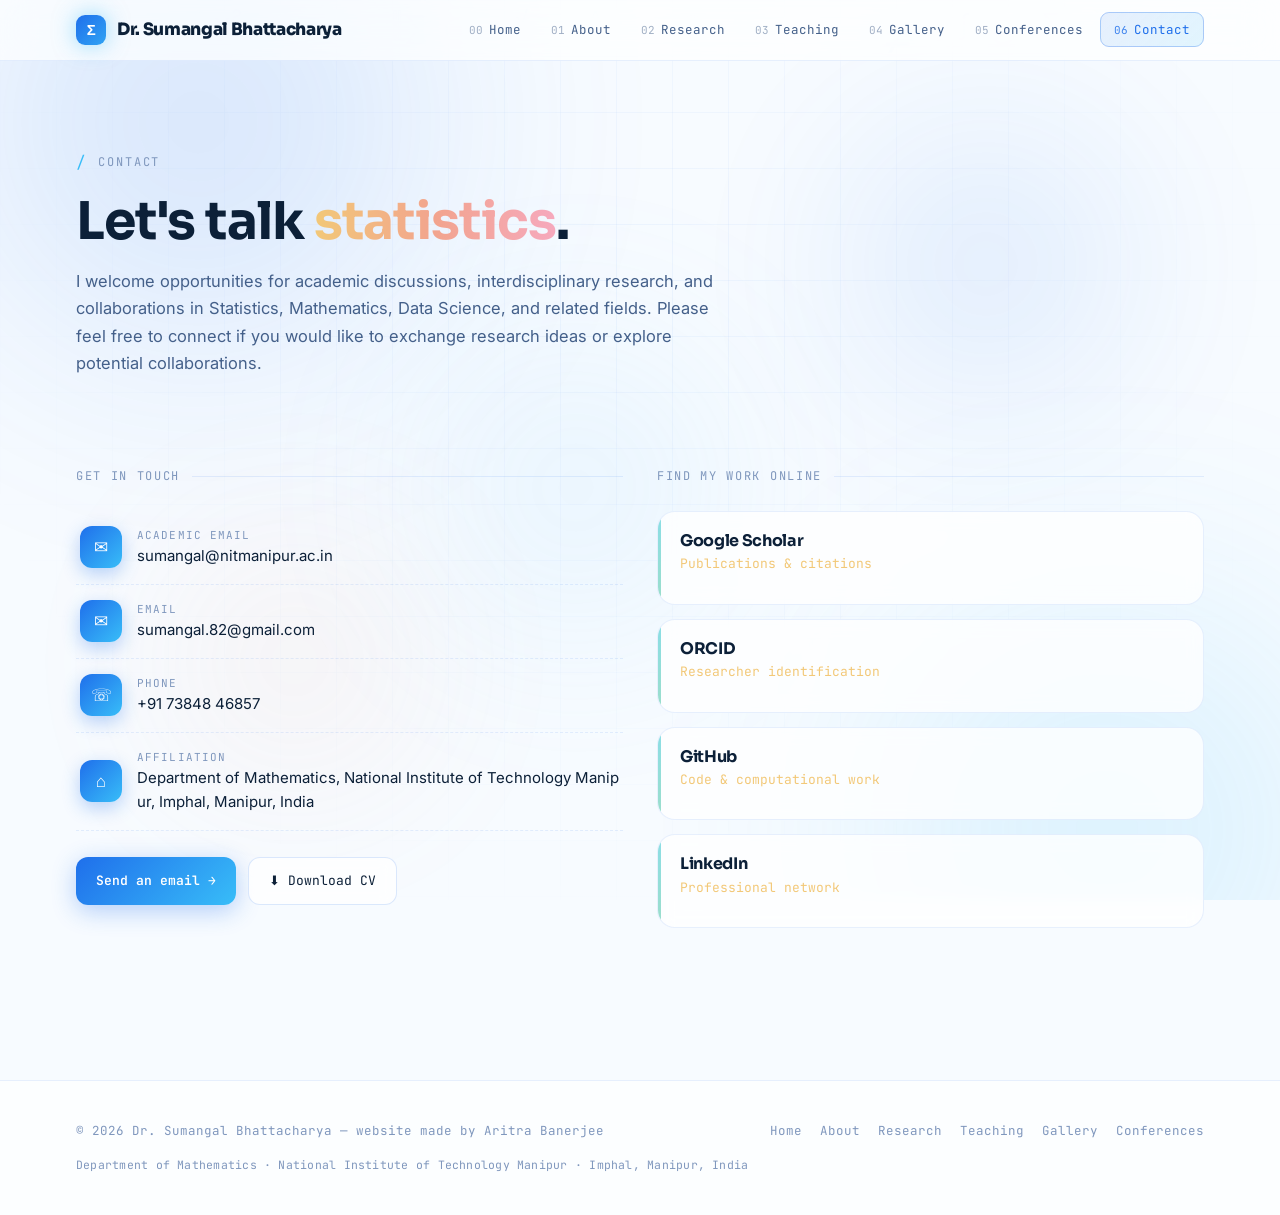
==== commit eb09a120: "Remove references section from contact page; link profiles instead" ====
--- a/contact.html
+++ b/contact.html
@@ -4,7 +4,7 @@
 <meta charset="UTF-8">
 <meta name="viewport" content="width=device-width, initial-scale=1.0">
 <title>Contact — Dr. Sumangal Bhattacharya</title>
-<meta name="description" content="Contact Dr. Sumangal Bhattacharya — email, phone, and professional references.">
+<meta name="description" content="Contact Dr. Sumangal Bhattacharya — email, phone, affiliation, and academic profiles.">
 <link rel="stylesheet" href="css/style.css">
 </head>
 <body>
@@ -52,6 +52,13 @@
         <div class="contact-row">
           <div class="ico">✉</div>
           <div>
+            <div class="k">Academic email</div>
+            <div class="v"><a href="mailto:sumangal@nitmanipur.ac.in">sumangal@nitmanipur.ac.in</a></div>
+          </div>
+        </div>
+        <div class="contact-row">
+          <div class="ico">✉</div>
+          <div>
             <div class="k">Email</div>
             <div class="v"><a href="mailto:sumangal.82@gmail.com">sumangal.82@gmail.com</a></div>
           </div>
@@ -70,19 +77,6 @@
             <div class="v">Department of Mathematics, National Institute of Technology Manipur, Imphal, Manipur, India</div>
           </div>
         </div>
-        <div class="contact-row">
-          <div class="ico">◉</div>
-          <div>
-            <div class="k">Profiles</div>
-            <div class="v mono" style="display:flex;gap:16px;flex-wrap:wrap;">
-              <a href="https://github.com/SUMANGAL82" target="_blank" rel="noopener">GitHub</a>
-              <a href="https://www.linkedin.com/in/sumangal-bhattacharya-264545216/" target="_blank" rel="noopener">LinkedIn</a>
-              <a href="https://scholar.google.com/citations?user=mK6lcOwAAAAJ&hl=en" target="_blank" rel="noopener">Google Scholar</a>
-              <a href="https://orcid.org/0000-0002-3275-6449" target="_blank" rel="noopener">ORCID</a>
-            </div>
-          </div>
-        </div>
-
         <div class="btn-row" style="margin-top:26px;">
           <a class="btn btn-primary" href="mailto:sumangal.82@gmail.com">Send an email →</a>
           <a class="btn" href="CV%20Sumangal%20Bhattacharya%20Statistics.pdf" target="_blank" rel="noopener">⬇ Download CV</a>
@@ -90,38 +84,24 @@
       </div>
 
       <div class="reveal" data-delay="2">
-        <div class="divider-label">References</div>
+        <div class="divider-label">Find my work online</div>
 
-        <div class="ref-card">
-          <h4>Dr. Ishapathik Das</h4>
-          <div class="role">Ph.D. Supervisor · Associate Professor</div>
-          <div class="org">Department of Mathematics and Statistics, IIT Tirupati</div>
-          <div class="contact-mini">ishapathik@iittp.ac.in · +91 62810 22263</div>
-        </div>
-        <div class="ref-card">
-          <h4>Dr. Isha Dewan</h4>
-          <div class="role">Postdoctoral Supervisor · Professor</div>
-          <div class="org">Theoretical Statistics and Mathematics Unit, ISI Delhi Centre</div>
-          <div class="contact-mini">isha@isid.ac.in · +91 98100 27300</div>
-        </div>
-        <div class="ref-card">
-          <h4>Dr. N. Balakrishna</h4>
-          <div class="role">Internal Thesis Examiner · Professor</div>
-          <div class="org">Department of Mathematics and Statistics, IIT Tirupati</div>
-          <div class="contact-mini">bala@iittp.ac.in · +91 94460 65682</div>
-        </div>
-        <div class="ref-card">
-          <h4>Dr. Sudheesh Kattumannil</h4>
-          <div class="role">Research Collaborator · Associate Professor</div>
-          <div class="org">Statistical Science Unit, ISI Chennai</div>
-          <div class="contact-mini">skkattu@isichennai.res.in · +91 94980 21164</div>
-        </div>
-        <div class="ref-card">
-          <h4>Dr. Muralidharan Kunnummal</h4>
-          <div class="role">Research Collaborator · Professor</div>
-          <div class="org">Department of Statistics, The Maharaja Sayajirao University of Baroda</div>
-          <div class="contact-mini">Lmv_murali@yahoo.com · +91 98795 96190</div>
-        </div>
+        <a class="ref-card" href="https://scholar.google.com/citations?user=mK6lcOwAAAAJ&hl=en" target="_blank" rel="noopener">
+          <h4>Google Scholar</h4>
+          <div class="role">Publications &amp; citations</div>
+        </a>
+        <a class="ref-card" href="https://orcid.org/0000-0002-3275-6449" target="_blank" rel="noopener">
+          <h4>ORCID</h4>
+          <div class="role">Researcher identification</div>
+        </a>
+        <a class="ref-card" href="https://github.com/SUMANGAL82" target="_blank" rel="noopener">
+          <h4>GitHub</h4>
+          <div class="role">Code &amp; computational work</div>
+        </a>
+        <a class="ref-card" href="https://www.linkedin.com/in/sumangal-bhattacharya-264545216/" target="_blank" rel="noopener">
+          <h4>LinkedIn</h4>
+          <div class="role">Professional network</div>
+        </a>
       </div>
     </div>
   </section>
--- a/css/style.css
+++ b/css/style.css
@@ -929,6 +929,7 @@
 .contact-row a:hover{ color:var(--cyan); }
 
 .ref-card{
+  display:block;
   border:1px solid var(--line-soft); border-radius:var(--radius);
   padding:20px 22px; margin-bottom:14px; background:var(--surface);
   backdrop-filter:blur(8px);
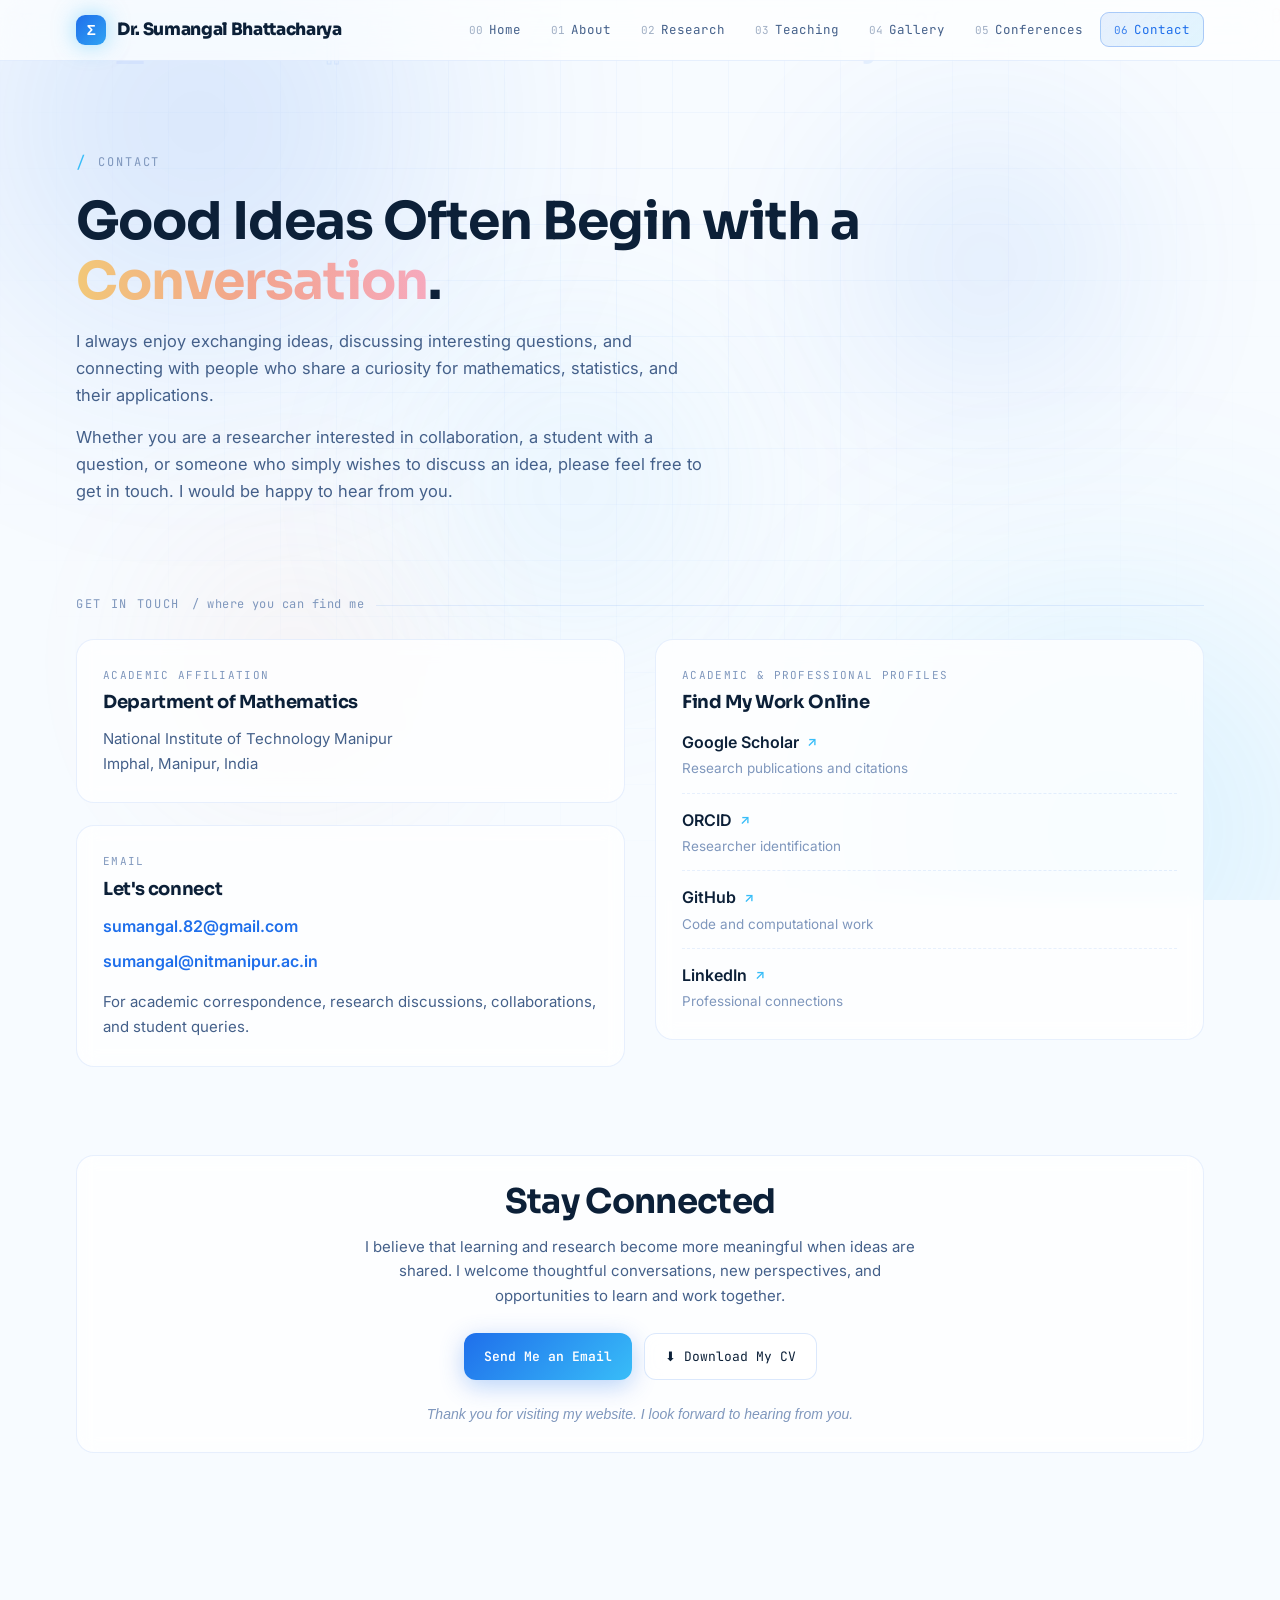
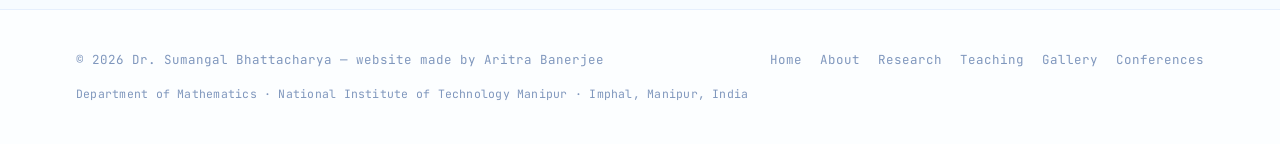
==== commit 6cc85587: "Rework contact page: match requested sections, remove references" ====
--- a/contact.html
+++ b/contact.html
@@ -34,74 +34,87 @@
   <section class="page-hero">
     <div class="wrap">
       <p class="crumb reveal">Contact</p>
-      <h1 class="reveal">Let's talk <span class="grad grad-2">statistics</span>.</h1>
+      <h1 class="reveal">Good Ideas Often Begin with a <span class="grad grad-2">Conversation</span>.</h1>
       <p class="reveal" data-delay="1">
-        I welcome opportunities for academic discussions, interdisciplinary research, and
-        collaborations in Statistics, Mathematics, Data Science, and related fields. Please feel
-        free to connect if you would like to exchange research ideas or explore potential
-        collaborations.
+        I always enjoy exchanging ideas, discussing interesting questions, and connecting with
+        people who share a curiosity for mathematics, statistics, and their applications.
+      </p>
+      <p class="reveal" data-delay="2" style="margin-top:14px;">
+        Whether you are a researcher interested in collaboration, a student with a question, or
+        someone who simply wishes to discuss an idea, please feel free to get in touch. I would be
+        happy to hear from you.
       </p>
     </div>
   </section>
 
   <section class="section" style="padding-top:30px;">
-    <div class="wrap contact-grid">
-      <div class="reveal">
-        <div class="divider-label">Get in touch</div>
+    <div class="wrap">
+      <div class="divider-label reveal">Get in touch <span class="sub">/ where you can find me</span></div>
 
-        <div class="contact-row">
-          <div class="ico">✉</div>
-          <div>
-            <div class="k">Academic email</div>
-            <div class="v"><a href="mailto:sumangal@nitmanipur.ac.in">sumangal@nitmanipur.ac.in</a></div>
+      <div class="contact-blocks">
+        <div class="reveal">
+          <div class="panel">
+            <div class="contact-block-label">Academic affiliation</div>
+            <h3>Department of Mathematics</h3>
+            <p>
+              National Institute of Technology Manipur<br>
+              Imphal, Manipur, India
+            </p>
+          </div>
+
+          <div class="panel">
+            <div class="contact-block-label">Email</div>
+            <h3>Let's connect</h3>
+            <div class="contact-links">
+              <a href="mailto:sumangal.82@gmail.com">sumangal.82@gmail.com</a>
+              <a href="mailto:sumangal@nitmanipur.ac.in">sumangal@nitmanipur.ac.in</a>
+            </div>
+            <p>For academic correspondence, research discussions, collaborations, and student queries.</p>
           </div>
         </div>
-        <div class="contact-row">
-          <div class="ico">✉</div>
-          <div>
-            <div class="k">Email</div>
-            <div class="v"><a href="mailto:sumangal.82@gmail.com">sumangal.82@gmail.com</a></div>
+
+        <div class="reveal" data-delay="2">
+          <div class="panel">
+            <div class="contact-block-label">Academic &amp; professional profiles</div>
+            <h3>Find My Work Online</h3>
+            <ul class="profile-list">
+              <li>
+                <a href="https://scholar.google.com/citations?user=mK6lcOwAAAAJ&hl=en" target="_blank" rel="noopener">Google Scholar</a>
+                <span>Research publications and citations</span>
+              </li>
+              <li>
+                <a href="https://orcid.org/0000-0002-3275-6449" target="_blank" rel="noopener">ORCID</a>
+                <span>Researcher identification</span>
+              </li>
+              <li>
+                <a href="https://github.com/SUMANGAL82" target="_blank" rel="noopener">GitHub</a>
+                <span>Code and computational work</span>
+              </li>
+              <li>
+                <a href="https://www.linkedin.com/in/sumangal-bhattacharya-264545216/" target="_blank" rel="noopener">LinkedIn</a>
+                <span>Professional connections</span>
+              </li>
+            </ul>
           </div>
         </div>
-        <div class="contact-row">
-          <div class="ico">☏</div>
-          <div>
-            <div class="k">Phone</div>
-            <div class="v"><a href="tel:+917384846857">+91 73848 46857</a></div>
-          </div>
+      </div>
+    </div>
+  </section>
+
+  <section class="section" style="padding-top:10px;">
+    <div class="wrap">
+      <div class="panel cta-panel reveal">
+        <h2>Stay Connected</h2>
+        <p>
+          I believe that learning and research become more meaningful when ideas are shared. I
+          welcome thoughtful conversations, new perspectives, and opportunities to learn and work
+          together.
+        </p>
+        <div class="btn-row">
+          <a class="btn btn-primary" href="mailto:sumangal.82@gmail.com">Send Me an Email</a>
+          <a class="btn" href="CV%20Sumangal%20Bhattacharya%20Statistics.pdf" download>⬇ Download My CV</a>
         </div>
-        <div class="contact-row">
-          <div class="ico">⌂</div>
-          <div>
-            <div class="k">Affiliation</div>
-            <div class="v">Department of Mathematics, National Institute of Technology Manipur, Imphal, Manipur, India</div>
-          </div>
-        </div>
-        <div class="btn-row" style="margin-top:26px;">
-          <a class="btn btn-primary" href="mailto:sumangal.82@gmail.com">Send an email →</a>
-          <a class="btn" href="CV%20Sumangal%20Bhattacharya%20Statistics.pdf" target="_blank" rel="noopener">⬇ Download CV</a>
-        </div>
-      </div>
-
-      <div class="reveal" data-delay="2">
-        <div class="divider-label">Find my work online</div>
-
-        <a class="ref-card" href="https://scholar.google.com/citations?user=mK6lcOwAAAAJ&hl=en" target="_blank" rel="noopener">
-          <h4>Google Scholar</h4>
-          <div class="role">Publications &amp; citations</div>
-        </a>
-        <a class="ref-card" href="https://orcid.org/0000-0002-3275-6449" target="_blank" rel="noopener">
-          <h4>ORCID</h4>
-          <div class="role">Researcher identification</div>
-        </a>
-        <a class="ref-card" href="https://github.com/SUMANGAL82" target="_blank" rel="noopener">
-          <h4>GitHub</h4>
-          <div class="role">Code &amp; computational work</div>
-        </a>
-        <a class="ref-card" href="https://www.linkedin.com/in/sumangal-bhattacharya-264545216/" target="_blank" rel="noopener">
-          <h4>LinkedIn</h4>
-          <div class="role">Professional network</div>
-        </a>
+        <p class="cta-note"><em>Thank you for visiting my website. I look forward to hearing from you.</em></p>
       </div>
     </div>
   </section>
--- a/css/style.css
+++ b/css/style.css
@@ -910,43 +910,42 @@
 /* =====================================================================
    CONTACT
    ===================================================================== */
-.contact-grid{ display:grid; grid-template-columns:1fr 1fr; gap:34px; }
-@media (max-width:820px){ .contact-grid{ grid-template-columns:1fr; } }
-.contact-row{
-  display:flex; align-items:center; gap:15px;
-  padding:15px 4px; border-bottom:1px dashed var(--line-soft);
-}
-.contact-row .ico{
-  width:42px; height:42px; border-radius:12px; flex-shrink:0;
-  display:grid; place-items:center; font-size:17px;
-  background:linear-gradient(135deg,var(--blue),var(--cyan));
-  box-shadow:0 6px 18px rgba(31,111,235,.3);
-  color:#fff;
-}
-.contact-row .k{ font-family:var(--font-mono); font-size:11px; color:var(--dim); text-transform:uppercase; letter-spacing:.1em; }
-.contact-row .v{ font-size:15px; word-break:break-all; }
-.contact-row a{ transition:color .2s; }
-.contact-row a:hover{ color:var(--cyan); }
-
-.ref-card{
-  display:block;
-  border:1px solid var(--line-soft); border-radius:var(--radius);
-  padding:20px 22px; margin-bottom:14px; background:var(--surface);
-  backdrop-filter:blur(8px);
-  transition:transform .3s var(--ease), border-color .3s var(--ease);
-  position:relative; overflow:hidden;
-}
-.ref-card::before{
-  content:''; position:absolute; left:0; top:0; bottom:0; width:3px;
-  background:linear-gradient(var(--teal),var(--green));
-  opacity:.6;
-}
-.ref-card:hover{ transform:translateX(5px); border-color:rgba(31,111,235,.3); }
-.ref-card h4{ font-size:16px; margin-bottom:3px; }
-.ref-card .role{ font-size:13px; color:var(--gold); margin-bottom:9px; font-family:var(--font-mono); }
-.ref-card .org{ font-size:13.5px; color:var(--muted); margin-bottom:8px; }
-.ref-card .contact-mini{ font-family:var(--font-mono); font-size:12px; color:var(--dim); }
-.ref-card .contact-mini a{ color:var(--cyan); }
+.contact-blocks{ display:grid; grid-template-columns:1fr 1fr; gap:30px; align-items:start; }
+@media (max-width:860px){ .contact-blocks{ grid-template-columns:1fr; } }
+.contact-blocks .panel{ margin-bottom:22px; }
+.contact-blocks .panel:last-child{ margin-bottom:0; }
+.contact-block-label{
+  font-family:var(--font-mono); font-size:11px; color:var(--dim);
+  text-transform:uppercase; letter-spacing:.12em; margin-bottom:8px;
+}
+.divider-label .sub{ text-transform:none; letter-spacing:.04em; color:var(--dim); }
+
+.contact-links{ display:flex; flex-direction:column; gap:8px; margin:2px 0 16px; }
+.contact-links a{
+  font-size:16px; font-weight:600; color:var(--blue); width:fit-content;
+  transition:color .2s var(--ease);
+}
+.contact-links a:hover{ color:var(--cyan); }
+
+.profile-list{ display:flex; flex-direction:column; }
+.profile-list li{ padding:13px 0; border-bottom:1px dashed var(--line-soft); }
+.profile-list li:first-child{ padding-top:2px; }
+.profile-list li:last-child{ padding-bottom:0; border-bottom:none; }
+.profile-list a{
+  display:inline-flex; align-items:center; gap:8px;
+  font-size:16px; font-weight:600; color:var(--text);
+  transition:color .2s var(--ease);
+}
+.profile-list a::after{ content:'↗'; color:var(--cyan); font-size:13px; transition:transform .2s var(--ease); }
+.profile-list a:hover{ color:var(--blue); }
+.profile-list a:hover::after{ transform:translate(2px,-2px); }
+.profile-list span{ display:block; font-size:13.5px; color:var(--dim); margin-top:2px; }
+
+.cta-panel{ text-align:center; padding:46px 30px; }
+.cta-panel h2{ font-size:clamp(24px,3vw,34px); margin-bottom:14px; }
+.cta-panel > p{ max-width:62ch; margin:0 auto 24px; }
+.cta-panel .btn-row{ justify-content:center; }
+.cta-panel .cta-note{ margin:22px auto 0; font-size:14px; color:var(--dim); }
 
 /* =====================================================================
    EDUCATION / TABLE-like rows
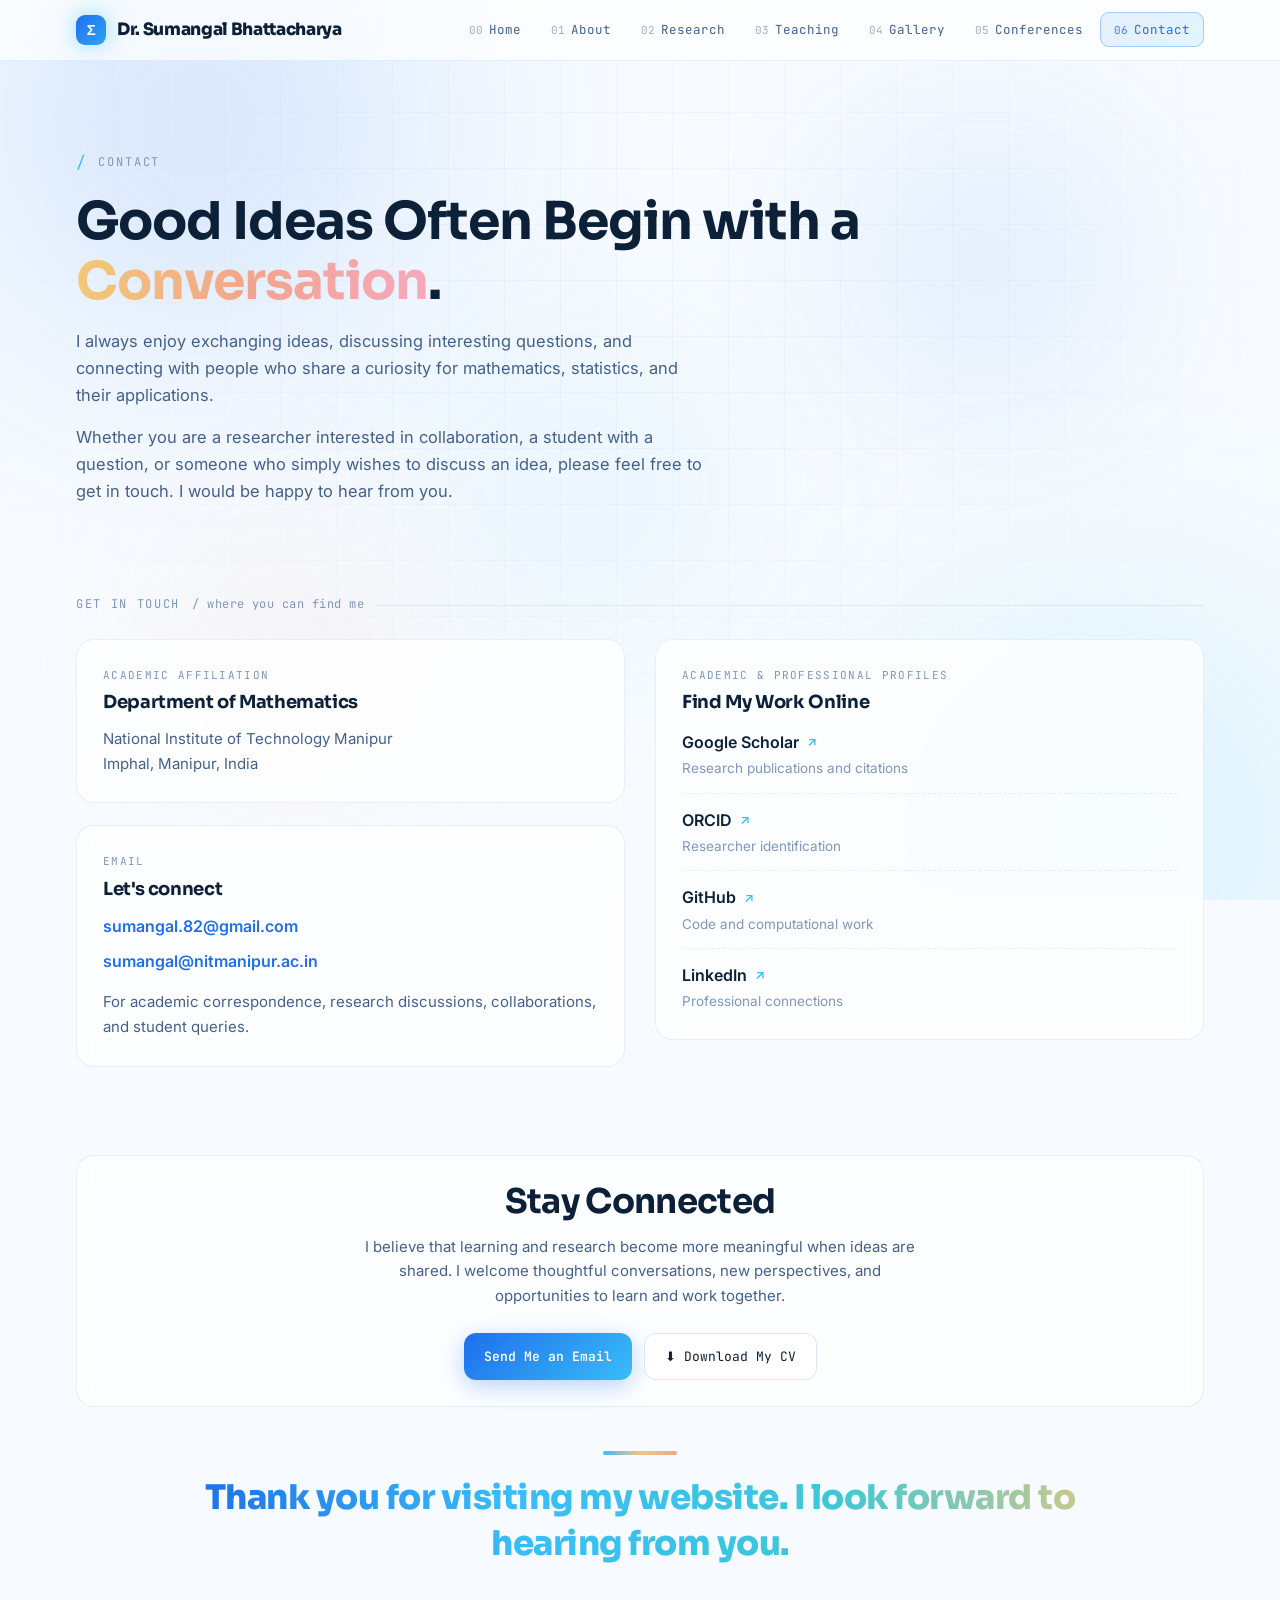
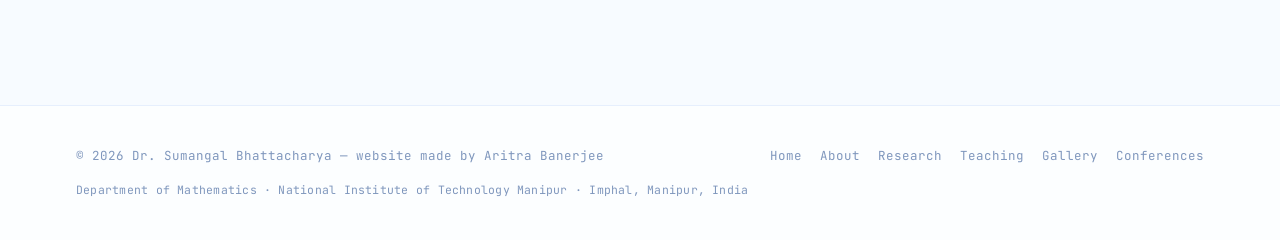
==== commit 6308b976: "Move closing thank-you line outside panel as bold multicolour statement" ====
--- a/contact.html
+++ b/contact.html
@@ -114,8 +114,9 @@
           <a class="btn btn-primary" href="mailto:sumangal.82@gmail.com">Send Me an Email</a>
           <a class="btn" href="CV%20Sumangal%20Bhattacharya%20Statistics.pdf" download>⬇ Download My CV</a>
         </div>
-        <p class="cta-note"><em>Thank you for visiting my website. I look forward to hearing from you.</em></p>
       </div>
+
+      <p class="closing-line reveal">Thank you for visiting my website. I look forward to hearing from you.</p>
     </div>
   </section>
 </main>
--- a/css/style.css
+++ b/css/style.css
@@ -945,7 +945,36 @@
 .cta-panel h2{ font-size:clamp(24px,3vw,34px); margin-bottom:14px; }
 .cta-panel > p{ max-width:62ch; margin:0 auto 24px; }
 .cta-panel .btn-row{ justify-content:center; }
-.cta-panel .cta-note{ margin:22px auto 0; font-size:14px; color:var(--dim); }
+
+/* closing thanks — bold, multicolour, outside the panel */
+.closing-line{
+  margin:44px auto 0;
+  max-width:900px;
+  text-align:center;
+  font-family:var(--font-display);
+  font-weight:800;
+  font-size:clamp(20px,2.9vw,34px);
+  line-height:1.35;
+  letter-spacing:-.015em;
+  background-image:linear-gradient(90deg,var(--blue),var(--cyan),var(--teal),var(--gold),var(--coral),var(--pink),var(--violet),var(--blue));
+  background-size:250% auto;
+  -webkit-background-clip:text;
+  background-clip:text;
+  color:transparent;
+  animation:closingShift 9s linear infinite;
+}
+.closing-line::before{
+  content:'';
+  display:block;
+  width:74px; height:4px;
+  margin:0 auto 20px;
+  border-radius:4px;
+  background:linear-gradient(90deg,var(--cyan),var(--gold),var(--coral));
+}
+@keyframes closingShift{
+  from{ background-position:0% center; }
+  to{ background-position:250% center; }
+}
 
 /* =====================================================================
    EDUCATION / TABLE-like rows
